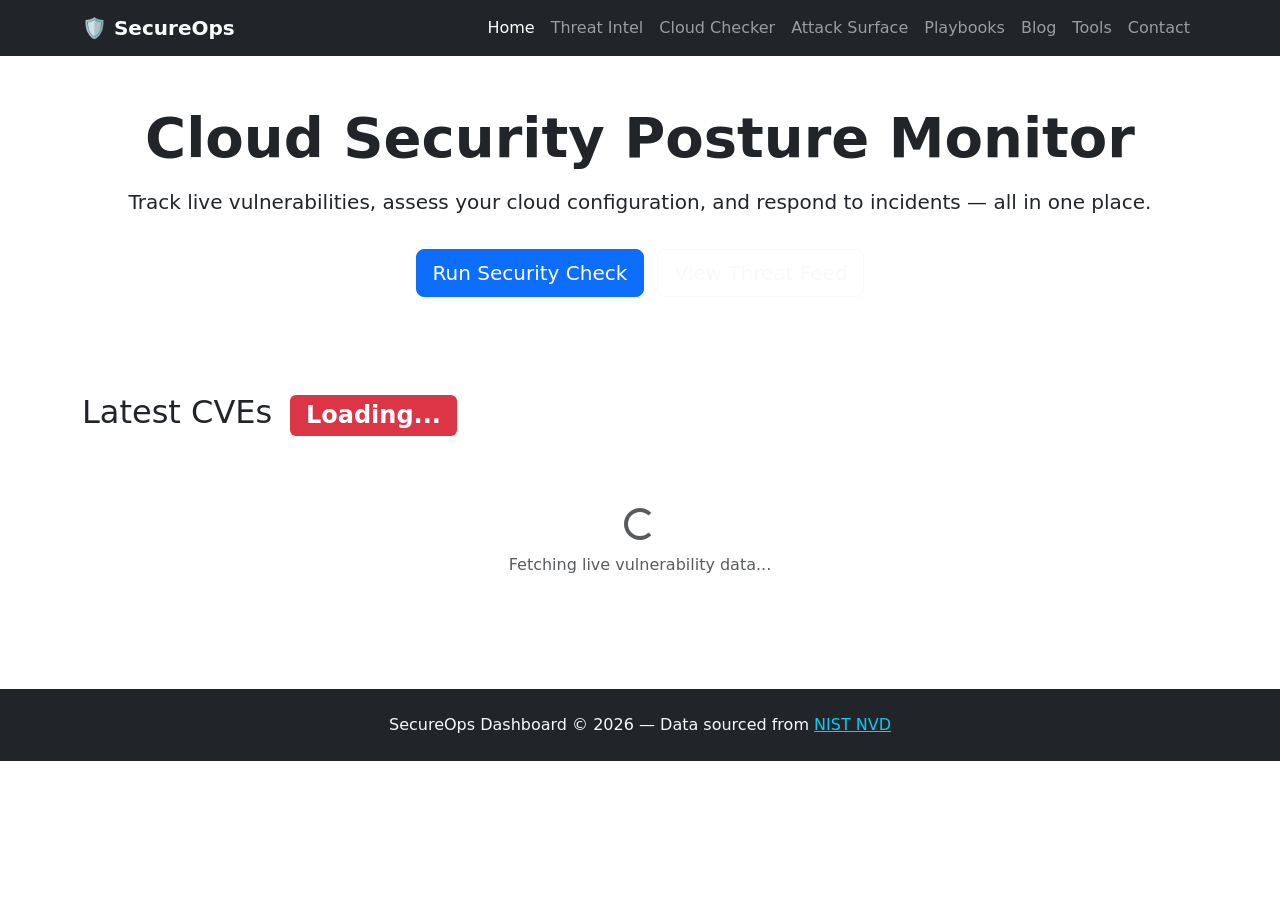
==== index.html @ 1c8235ba "syncing new local setup and updating files" ====
<!DOCTYPE html>
<html lang="en">
<head>
  <meta charset="UTF-8" />
  <meta name="viewport" content="width=device-width, initial-scale=1.0" />
  <title>SecureOps Dashboard</title>
  <link href="https://cdn.jsdelivr.net/npm/bootstrap@5.3.3/dist/css/bootstrap.min.css" rel="stylesheet" />
  <link rel="stylesheet" href="css/style.css" />
</head>
<body>

  <nav class="navbar navbar-expand-lg navbar-dark bg-dark">
    <div class="container">
      <a class="navbar-brand fw-bold" href="index.html">🛡️ SecureOps</a>
      <button class="navbar-toggler" type="button" data-bs-toggle="collapse" data-bs-target="#navMenu">
        <span class="navbar-toggler-icon"></span>
      </button>
      <div class="collapse navbar-collapse" id="navMenu">
        <ul class="navbar-nav ms-auto">
          <li class="nav-item"><a class="nav-link active" href="index.html">Home</a></li>
          <li class="nav-item"><a class="nav-link" href="threat-intel.html">Threat Intel</a></li>
          <li class="nav-item"><a class="nav-link" href="cloud-checker.html">Cloud Checker</a></li>
          <li class="nav-item"><a class="nav-link" href="attack-surface.html">Attack Surface</a></li>
          <li class="nav-item"><a class="nav-link" href="playbooks.html">Playbooks</a></li>
          <li class="nav-item"><a class="nav-link" href="blog.html">Blog</a></li>
          <li class="nav-item"><a class="nav-link" href="tools.html">Tools</a></li>
          <li class="nav-item"><a class="nav-link" href="contact.html">Contact</a></li>
        </ul>
      </div>
    </div>
  </nav>

  <header class="hero-section text-center py-5">
    <div class="container">
      <h1 class="display-4 fw-bold">Cloud Security Posture Monitor</h1>
      <p class="lead mt-3">Track live vulnerabilities, assess your cloud configuration, and respond to incidents — all in one place.</p>
      <a href="cloud-checker.html" class="btn btn-primary btn-lg mt-3 me-2">Run Security Check</a>
      <a href="threat-intel.html" class="btn btn-outline-light btn-lg mt-3">View Threat Feed</a>
    </div>
  </header>

  <main class="container my-5">
    <h2 class="mb-4">Latest CVEs <span class="badge bg-danger ms-2" id="cve-count">Loading...</span></h2>
    <div class="row" id="cve-feed">
      <div class="col-12 text-center text-muted py-5">
        <div class="spinner-border" role="status"></div>
        <p class="mt-2">Fetching live vulnerability data...</p>
      </div>
    </div>
  </main>

  <footer class="bg-dark text-light text-center py-4 mt-5">
    <p class="mb-0">SecureOps Dashboard &copy; 2026 — Data sourced from <a href="https://nvd.nist.gov" class="text-info">NIST NVD</a></p>
  </footer>

  <script src="https://cdn.jsdelivr.net/npm/bootstrap@5.3.3/dist/js/bootstrap.bundle.min.js"></script>
  <script src="js/main.js"></script>
</body>
</html>
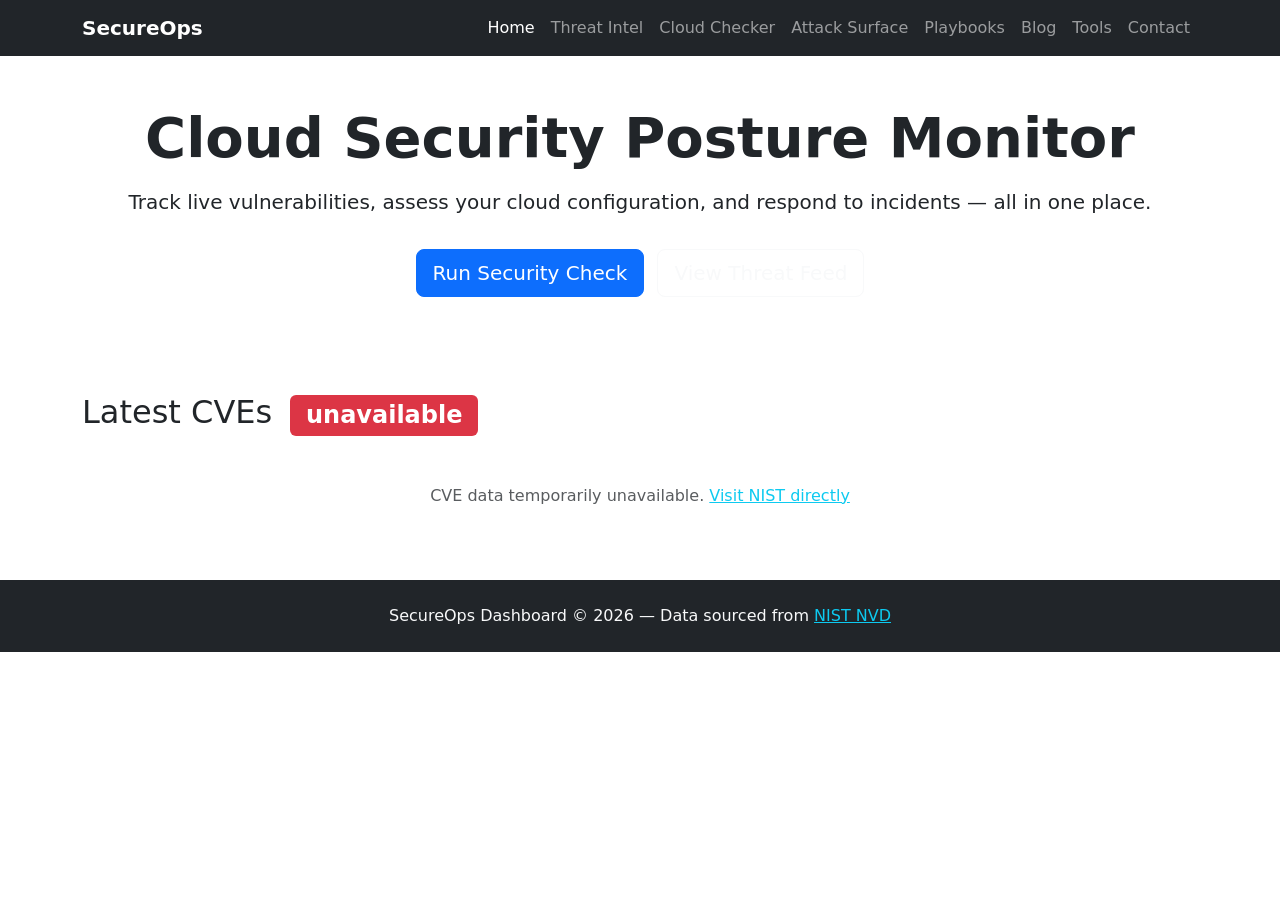
==== commit 36fc7620: "cloud checker update" ====
--- a/index.html
+++ b/index.html
@@ -11,7 +11,7 @@
 
   <nav class="navbar navbar-expand-lg navbar-dark bg-dark">
     <div class="container">
-      <a class="navbar-brand fw-bold" href="index.html">🛡️ SecureOps</a>
+      <a class="navbar-brand fw-bold" href="index.html"> SecureOps</a>
       <button class="navbar-toggler" type="button" data-bs-toggle="collapse" data-bs-target="#navMenu">
         <span class="navbar-toggler-icon"></span>
       </button>
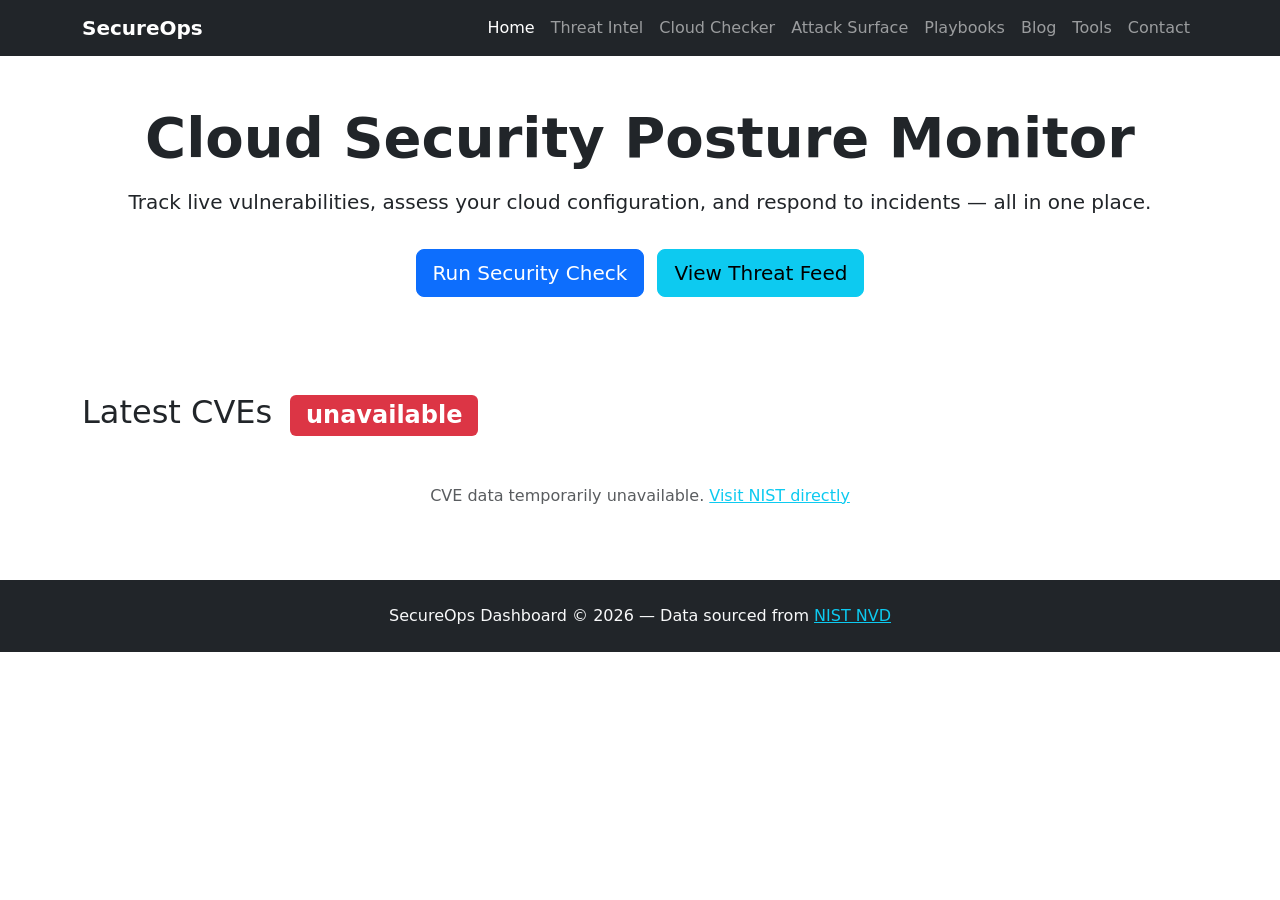
==== commit a9ee8e5c: "button visibility" ====
--- a/index.html
+++ b/index.html
@@ -35,7 +35,7 @@
       <h1 class="display-4 fw-bold">Cloud Security Posture Monitor</h1>
       <p class="lead mt-3">Track live vulnerabilities, assess your cloud configuration, and respond to incidents — all in one place.</p>
       <a href="cloud-checker.html" class="btn btn-primary btn-lg mt-3 me-2">Run Security Check</a>
-      <a href="threat-intel.html" class="btn btn-outline-light btn-lg mt-3">View Threat Feed</a>
+      <a href="threat-intel.html" class="btn btn-info btn-lg mt-3">View Threat Feed</a>
     </div>
   </header>
 
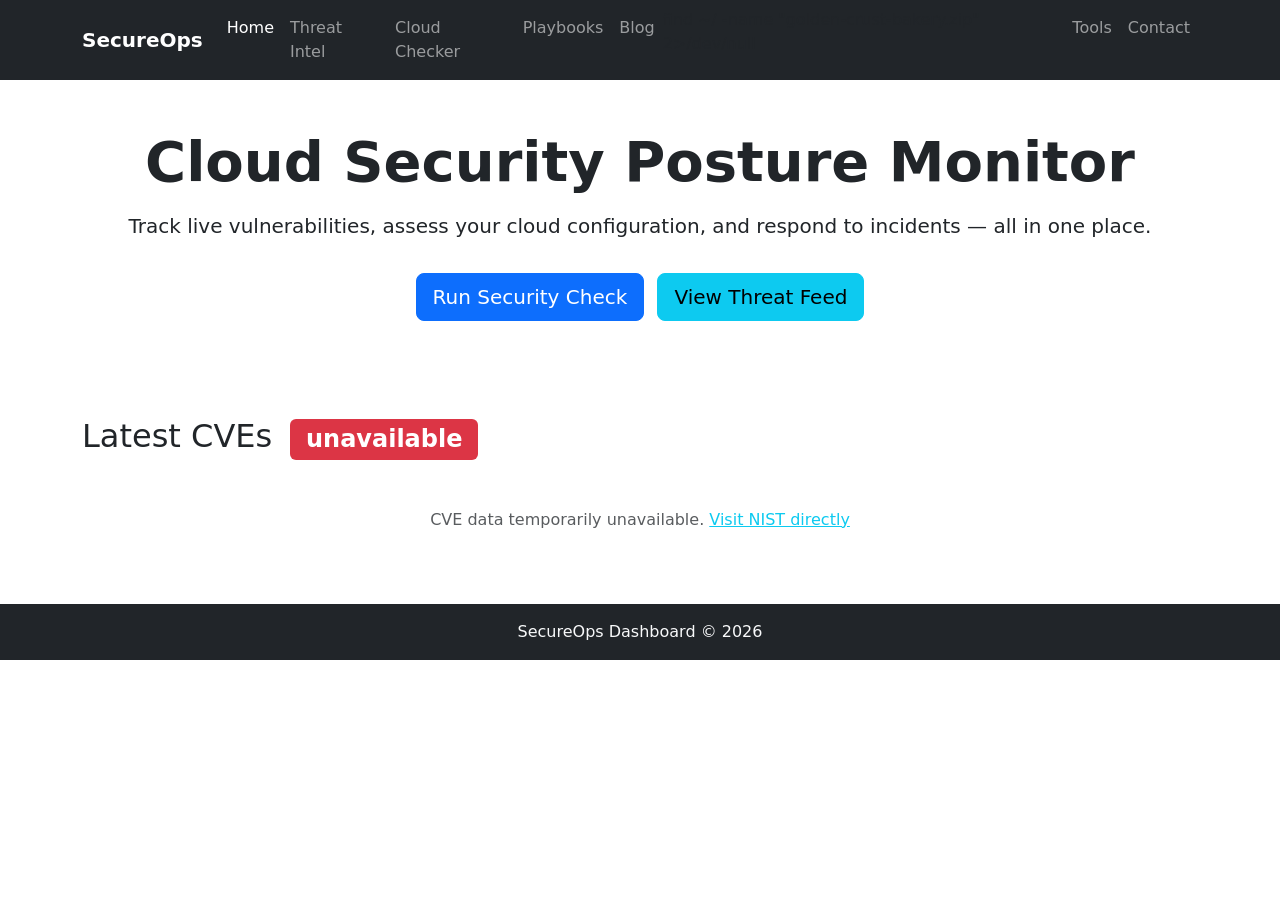
==== commit 1090d2d7: "change of threat.js to be more up to date" ====
--- a/index.html
+++ b/index.html
@@ -20,10 +20,9 @@
           <li class="nav-item"><a class="nav-link active" href="index.html">Home</a></li>
           <li class="nav-item"><a class="nav-link" href="threat-intel.html">Threat Intel</a></li>
           <li class="nav-item"><a class="nav-link" href="cloud-checker.html">Cloud Checker</a></li>
-          <li class="nav-item"><a class="nav-link" href="attack-surface.html">Attack Surface</a></li>
           <li class="nav-item"><a class="nav-link" href="playbooks.html">Playbooks</a></li>
           <li class="nav-item"><a class="nav-link" href="blog.html">Blog</a></li>
-          <li class="nav-item"><a class="nav-link" href="tools.html">Tools</a></li>
+find ~/ -name "golden-crust-bakery.zip" 2>/dev/null          <li class="nav-item"><a class="nav-link" href="tools.html">Tools</a></li>
           <li class="nav-item"><a class="nav-link" href="contact.html">Contact</a></li>
         </ul>
       </div>
@@ -49,10 +48,9 @@
     </div>
   </main>
 
-  <footer class="bg-dark text-light text-center py-4 mt-5">
-    <p class="mb-0">SecureOps Dashboard &copy; 2026 — Data sourced from <a href="https://nvd.nist.gov" class="text-info">NIST NVD</a></p>
-  </footer>
-
+ <footer class="bg-dark text-light text-center py-3 mt-5">
+  <p class="mb-0">SecureOps Dashboard &copy; 2026</p>
+</footer>
   <script src="https://cdn.jsdelivr.net/npm/bootstrap@5.3.3/dist/js/bootstrap.bundle.min.js"></script>
   <script src="js/main.js"></script>
 </body>
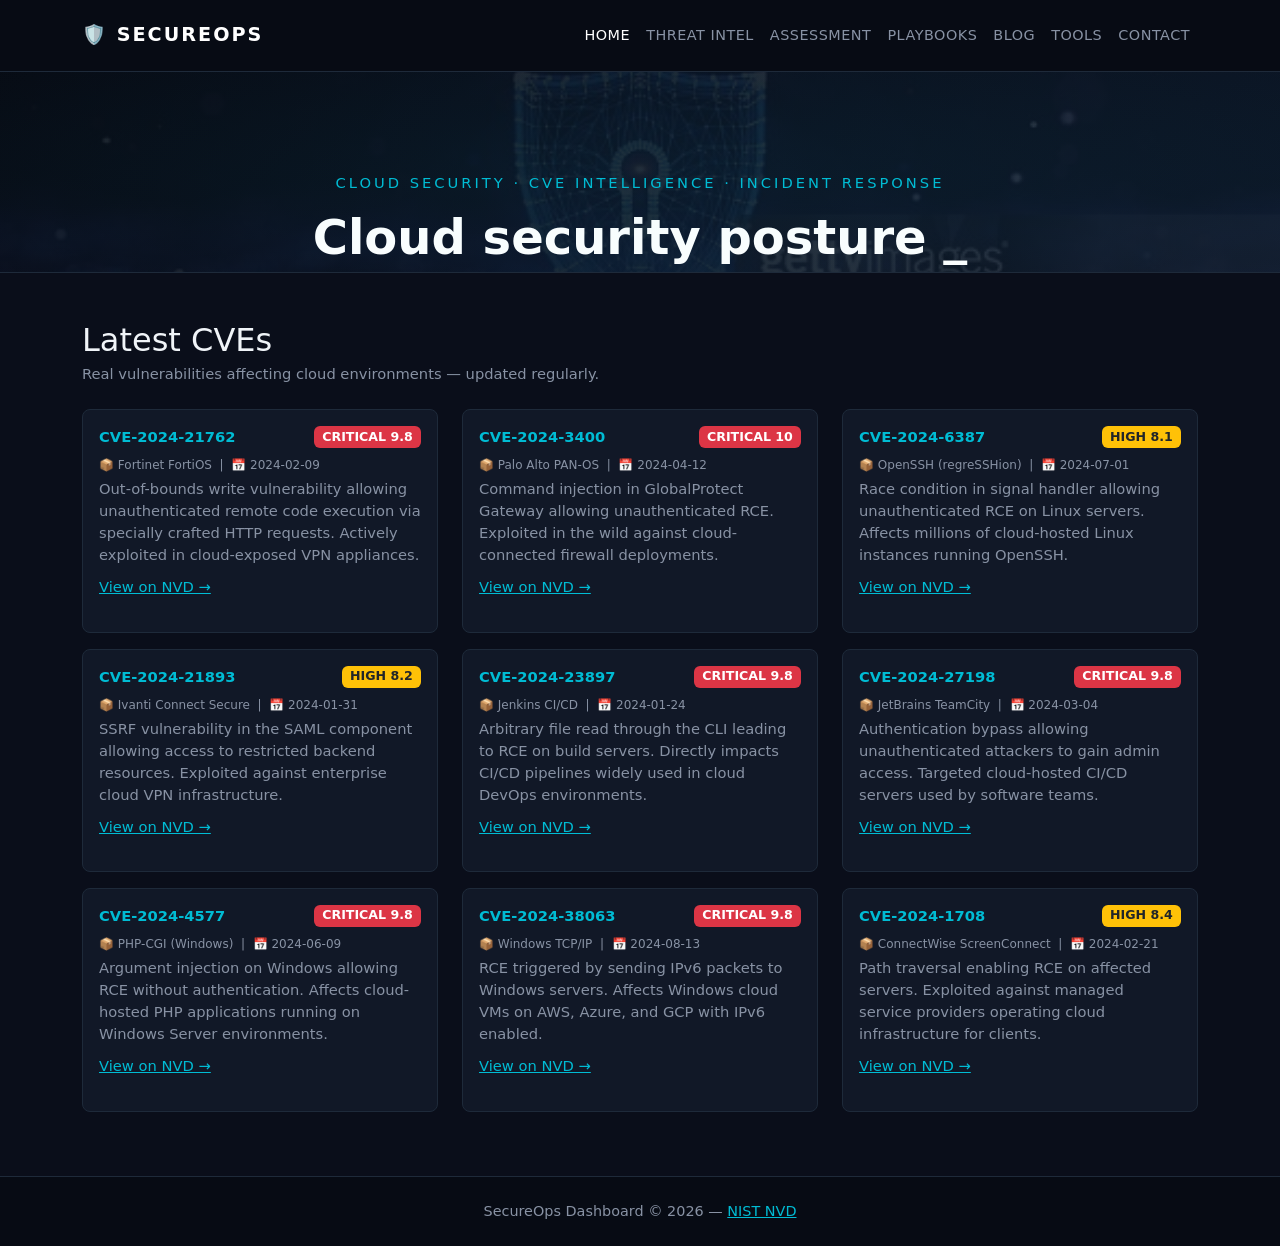
==== commit 7fd0dd59: "Remove CVE count badge from homepage" ====
--- a/index.html
+++ b/index.html
@@ -9,9 +9,9 @@
 </head>
 <body>
 
-  <nav class="navbar navbar-expand-lg navbar-dark bg-dark">
+  <nav class="navbar navbar-expand-lg">
     <div class="container">
-      <a class="navbar-brand fw-bold" href="index.html"> SecureOps</a>
+      <a class="navbar-brand" href="index.html">🛡️ SecureOps</a>
       <button class="navbar-toggler" type="button" data-bs-toggle="collapse" data-bs-target="#navMenu">
         <span class="navbar-toggler-icon"></span>
       </button>
@@ -19,38 +19,74 @@
         <ul class="navbar-nav ms-auto">
           <li class="nav-item"><a class="nav-link active" href="index.html">Home</a></li>
           <li class="nav-item"><a class="nav-link" href="threat-intel.html">Threat Intel</a></li>
-          <li class="nav-item"><a class="nav-link" href="cloud-checker.html">Cloud Checker</a></li>
+          <li class="nav-item"><a class="nav-link" href="cloud-checker.html">Assessment</a></li>
           <li class="nav-item"><a class="nav-link" href="playbooks.html">Playbooks</a></li>
           <li class="nav-item"><a class="nav-link" href="blog.html">Blog</a></li>
-find ~/ -name "golden-crust-bakery.zip" 2>/dev/null          <li class="nav-item"><a class="nav-link" href="tools.html">Tools</a></li>
+          <li class="nav-item"><a class="nav-link" href="tools.html">Tools</a></li>
           <li class="nav-item"><a class="nav-link" href="contact.html">Contact</a></li>
         </ul>
       </div>
     </div>
   </nav>
 
-  <header class="hero-section text-center py-5">
+  <header class="hero-section text-center">
     <div class="container">
-      <h1 class="display-4 fw-bold">Cloud Security Posture Monitor</h1>
-      <p class="lead mt-3">Track live vulnerabilities, assess your cloud configuration, and respond to incidents — all in one place.</p>
-      <a href="cloud-checker.html" class="btn btn-primary btn-lg mt-3 me-2">Run Security Check</a>
-      <a href="threat-intel.html" class="btn btn-info btn-lg mt-3">View Threat Feed</a>
+      <p class="small mb-3" style="color:var(--so-accent);letter-spacing:3px;text-transform:uppercase;">Cloud Security · CVE Intelligence · Incident Response</p>
+      <h1 class="display-4 fw-bold mb-4">
+        Cloud security posture _<br>
+        <span style="color:var(--so-accent);font-style:italic;">built for how</span><br>
+        cloud breaks.
+      </h1>
+      <p class="lead mb-5" style="color:var(--so-muted);max-width:580px;margin:0 auto 2rem;">
+        Track live vulnerabilities, assess your cloud configuration, and respond to incidents — all in one place.
+      </p>
+      <a href="cloud-checker.html" class="btn btn-primary btn-lg me-3">Run Security Check</a>
+      <a href="threat-intel.html" class="btn btn-outline-light btn-lg">View Threat Feed</a>
+
+      <div class="row mt-5 justify-content-center">
+        <div class="col-6 col-md-3 mb-3">
+          <div style="border:1px solid var(--so-border);border-radius:8px;padding:1.5rem;">
+            <h3 style="color:var(--so-accent);font-weight:800;">15+</h3>
+            <p class="small text-uppercase" style="color:var(--so-muted);letter-spacing:1px;margin:0;">CVEs Tracked</p>
+          </div>
+        </div>
+        <div class="col-6 col-md-3 mb-3">
+          <div style="border:1px solid var(--so-border);border-radius:8px;padding:1.5rem;">
+            <h3 style="color:var(--so-accent);font-weight:800;">3</h3>
+            <p class="small text-uppercase" style="color:var(--so-muted);letter-spacing:1px;margin:0;">Clouds Covered</p>
+          </div>
+        </div>
+        <div class="col-6 col-md-3 mb-3">
+          <div style="border:1px solid var(--so-border);border-radius:8px;padding:1.5rem;">
+            <h3 style="color:var(--so-accent);font-weight:800;">4</h3>
+            <p class="small text-uppercase" style="color:var(--so-muted);letter-spacing:1px;margin:0;">Playbooks</p>
+          </div>
+        </div>
+        <div class="col-6 col-md-3 mb-3">
+          <div style="border:1px solid var(--so-border);border-radius:8px;padding:1.5rem;">
+            <h3 style="color:var(--so-accent);font-weight:800;">FREE</h3>
+            <p class="small text-uppercase" style="color:var(--so-muted);letter-spacing:1px;margin:0;">No Account Needed</p>
+          </div>
+        </div>
+      </div>
     </div>
   </header>
 
   <main class="container my-5">
-    <h2 class="mb-4">Latest CVEs <span class="badge bg-danger ms-2" id="cve-count">Loading...</span></h2>
-    <div class="row" id="cve-feed">
-      <div class="col-12 text-center text-muted py-5">
-        <div class="spinner-border" role="status"></div>
-        <p class="mt-2">Fetching live vulnerability data...</p>
+    <h2 class="mb-1">Latest CVEs </h2>
+    <p class="text-muted small mb-4">Real vulnerabilities affecting cloud environments — updated regularly.</p>
+    <div class="row" id="cve-feed"><h2 class="mb-1">Latest CVEs <span class="badge bg-danger ms-2" id="cve-count">Loading...</span></h2>
+      <div class="col-12 text-center py-5">
+        <div class="spinner-border" style="color:var(--so-accent);" role="status"></div>
+        <p class="mt-2 text-muted">Loading vulnerabilities...
       </div>
     </div>
   </main>
 
- <footer class="bg-dark text-light text-center py-3 mt-5">
-  <p class="mb-0">SecureOps Dashboard &copy; 2026</p>
-</footer>
+  <footer>
+    <p>SecureOps Dashboard &copy; 2026 — <a href="https://nvd.nist.gov" target="_blank">NIST NVD</a></p>
+  </footer>
+
   <script src="https://cdn.jsdelivr.net/npm/bootstrap@5.3.3/dist/js/bootstrap.bundle.min.js"></script>
   <script src="js/main.js"></script>
 </body>
--- a/css/style.css
+++ b/css/style.css
@@ -0,0 +1,262 @@
+:root {
+  --so-bg: #0a0e1a;
+  --so-surface: #111827;
+  --so-accent: #00bcd4;
+  --so-text: #f0f4f8;
+  --so-muted: #8892a4;
+  --so-border: #1e2a3a;
+}
+
+html, body {
+  height: 100%;
+  margin: 0;
+  padding: 0;
+}
+
+body {
+  background-color: var(--so-bg);
+  color: var(--so-text);
+  font-family: 'Segoe UI', system-ui, sans-serif;
+  font-size: 1.05rem;
+  display: flex;
+  flex-direction: column;
+  min-height: 100vh;
+}
+
+.container { flex: 1 0 auto; }
+
+.navbar {
+  background-color: #070b14 !important;
+  border-bottom: 1px solid var(--so-border);
+  padding: 1rem 0;
+}
+
+.navbar .nav-link {
+  color: var(--so-muted) !important;
+  font-size: 0.9rem;
+  letter-spacing: 0.5px;
+  text-transform: uppercase;
+}
+
+.navbar .nav-link:hover,
+.navbar .nav-link.active {
+  color: #ffffff !important;
+}
+
+.navbar-brand {
+  color: #ffffff !important;
+  font-size: 1.2rem;
+  font-weight: 700;
+  letter-spacing: 2px;
+  text-transform: uppercase;
+}
+
+.hero-section {
+  background: linear-gradient(135deg, #070b14 0%, #0d1829 60%, #0a1628 100%);
+  border-bottom: 1px solid var(--so-border);
+  padding: 100px 0;
+  position: relative;
+  overflow: hidden;
+}
+
+.hero-section::before {
+  content: '';
+  position: absolute;
+  top: -50%;
+  left: -50%;
+  width: 200%;
+  height: 200%;
+  background: radial-gradient(ellipse at center, rgba(0,188,212,0.05) 0%, transparent 60%);
+  pointer-events: none;
+}
+
+.hero-section h1 {
+  color: #ffffff;
+  font-size: 3rem;
+  font-weight: 800;
+  line-height: 1.15;
+}
+
+.stat-card {
+  background-color: var(--so-surface);
+  border: 1px solid var(--so-border);
+  border-radius: 8px;
+  padding: 1.25rem;
+  margin-bottom: 1rem;
+  transition: border-color 0.2s, transform 0.2s;
+  color: var(--so-text);
+}
+
+.stat-card:hover {
+  border-color: var(--so-accent);
+  transform: translateY(-2px);
+}
+
+footer {
+  flex-shrink: 0;
+  width: 100%;
+  background-color: #070b14 !important;
+  border-top: 1px solid var(--so-border);
+  padding: 1.5rem 0;
+  text-align: center;
+}
+
+footer p { color: var(--so-muted) !important; margin: 0; font-size: 0.9rem; }
+footer a { color: var(--so-accent); }
+
+.accordion-item,
+.accordion-item.bg-dark {
+  background-color: var(--so-surface) !important;
+  border-color: var(--so-border) !important;
+}
+
+.accordion-button,
+.accordion-button.bg-dark {
+  background-color: var(--so-surface) !important;
+  color: var(--so-text) !important;
+}
+
+.accordion-button:not(.collapsed) {
+  color: var(--so-accent) !important;
+  background-color: var(--so-surface) !important;
+}
+
+.accordion-button:focus {
+  box-shadow: 0 0 0 2px rgba(0,188,212,0.3);
+}
+
+.accordion-button::after { filter: invert(1); }
+
+.accordion-body,
+.accordion-body.bg-dark {
+  background-color: var(--so-surface) !important;
+  color: var(--so-text) !important;
+  line-height: 1.8;
+}
+
+.form-control,
+.form-select,
+.form-control.bg-dark,
+.form-select.bg-dark {
+  background-color: var(--so-surface) !important;
+  color: var(--so-text) !important;
+  border-color: var(--so-border) !important;
+}
+
+.form-control:focus,
+.form-select:focus {
+  border-color: var(--so-accent) !important;
+  box-shadow: 0 0 0 2px rgba(0,188,212,0.2) !important;
+}
+
+.form-label { color: var(--so-text); }
+
+.tech-check {
+  display: inline-flex;
+  align-items: center;
+  gap: 8px;
+  background-color: var(--so-surface);
+  border: 1px solid var(--so-border);
+  border-radius: 6px;
+  padding: 10px 16px;
+  font-size: 0.9rem;
+  cursor: pointer;
+  transition: all 0.2s;
+  user-select: none;
+  color: var(--so-muted);
+  white-space: nowrap;
+}
+
+.tech-check::before {
+  content: '☐';
+  font-size: 1rem;
+  color: var(--so-muted);
+}
+
+.tech-check:hover {
+  border-color: var(--so-accent);
+  color: var(--so-text);
+}
+
+.tech-check.selected {
+  background-color: rgba(0,188,212,0.1);
+  border-color: var(--so-accent);
+  color: var(--so-accent);
+}
+
+.tech-check.selected::before {
+  content: '☑';
+  color: var(--so-accent);
+}
+
+.filter-btn {
+  opacity: 0.6;
+  transition: opacity 0.2s;
+  text-transform: uppercase;
+  font-size: 0.8rem;
+  letter-spacing: 0.5px;
+}
+
+.filter-btn:hover { opacity: 1; }
+
+.active-filter {
+  opacity: 1 !important;
+  box-shadow: 0 0 0 2px var(--so-accent);
+}
+
+.text-muted { color: var(--so-muted) !important; }
+.text-info { color: var(--so-accent) !important; }
+.text-danger { color: #e63946 !important; }
+.text-warning { color: #ff7a00 !important; }
+.text-success { color: #3fb950 !important; }
+
+.progress { background-color: var(--so-border); }
+
+code {
+  background-color: rgba(0,188,212,0.1);
+  color: var(--so-accent);
+  padding: 2px 6px;
+  border-radius: 3px;
+}
+
+.btn-primary {
+  background-color: var(--so-accent) !important;
+  border-color: var(--so-accent) !important;
+  color: #000 !important;
+  font-weight: 600;
+}
+
+.btn-primary:hover {
+  background-color: #00e5ff !important;
+  border-color: #00e5ff !important;
+}
+
+.btn-outline-info {
+  color: var(--so-accent) !important;
+  border-color: var(--so-accent) !important;
+}
+
+.btn-outline-info:hover {
+  background-color: var(--so-accent) !important;
+  color: #000 !important;
+}
+
+.btn-outline-light {
+  color: var(--so-text) !important;
+  border-color: var(--so-border) !important;
+}
+
+.btn-outline-light:hover {
+  background-color: var(--so-surface) !important;
+}
+
+h1, h2, h3, h4, h5 { color: var(--so-text); }
+
+.hero-section {
+  background: linear-gradient(135deg, rgba(7,11,20,0.92) 0%, rgba(13,24,41,0.88) 100%),
+              url('../images/gettyimages-2151954310-170667a.jpg') center/cover no-repeat;
+  border-bottom: 1px solid var(--so-border);
+  padding: 100px 0;
+  position: relative;
+  overflow: hidden;
+}
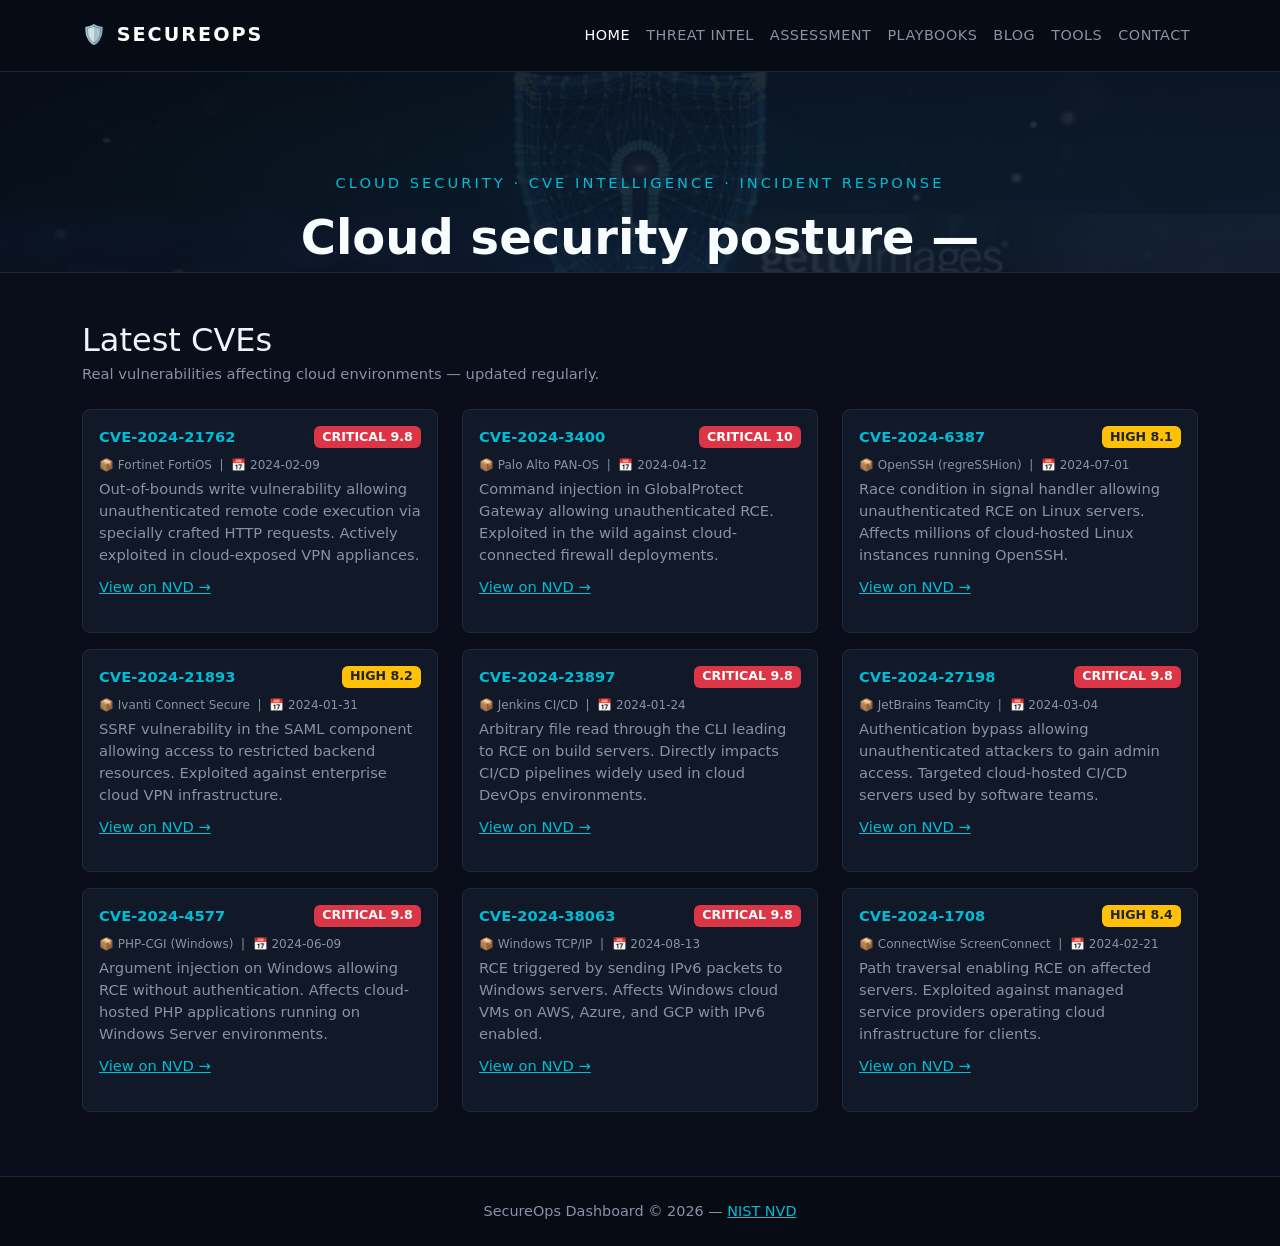
==== commit 53ff5b61: "Add ARIA labels and role attributes for accessibility" ====
--- a/index.html
+++ b/index.html
@@ -33,9 +33,7 @@
     <div class="container">
       <p class="small mb-3" style="color:var(--so-accent);letter-spacing:3px;text-transform:uppercase;">Cloud Security · CVE Intelligence · Incident Response</p>
       <h1 class="display-4 fw-bold mb-4">
-        Cloud security posture _<br>
-        <span style="color:var(--so-accent);font-style:italic;">built for how</span><br>
-        cloud breaks.
+      Cloud security posture — <span style="color:var(--so-accent);font-style:italic;"></span>
       </h1>
       <p class="lead mb-5" style="color:var(--so-muted);max-width:580px;margin:0 auto 2rem;">
         Track live vulnerabilities, assess your cloud configuration, and respond to incidents — all in one place.
@@ -73,15 +71,15 @@
   </header>
 
   <main class="container my-5">
-    <h2 class="mb-1">Latest CVEs </h2>
-    <p class="text-muted small mb-4">Real vulnerabilities affecting cloud environments — updated regularly.</p>
-    <div class="row" id="cve-feed"><h2 class="mb-1">Latest CVEs <span class="badge bg-danger ms-2" id="cve-count">Loading...</span></h2>
-      <div class="col-12 text-center py-5">
-        <div class="spinner-border" style="color:var(--so-accent);" role="status"></div>
-        <p class="mt-2 text-muted">Loading vulnerabilities...
-      </div>
+  <h2 class="mb-1">Latest CVEs</h2>
+  <p class="text-muted small mb-4">Real vulnerabilities affecting cloud environments — updated regularly.</p>
+  <div class="row" id="cve-feed">
+    <div class="col-12 text-center py-5">
+      <div class="spinner-border" style="color:var(--so-accent);" role="status"></div>
+      <p class="mt-2 text-muted">Loading vulnerabilities...</p>
     </div>
-  </main>
+  </div>
+</main>
 
   <footer>
     <p>SecureOps Dashboard &copy; 2026 — <a href="https://nvd.nist.gov" target="_blank">NIST NVD</a></p>
